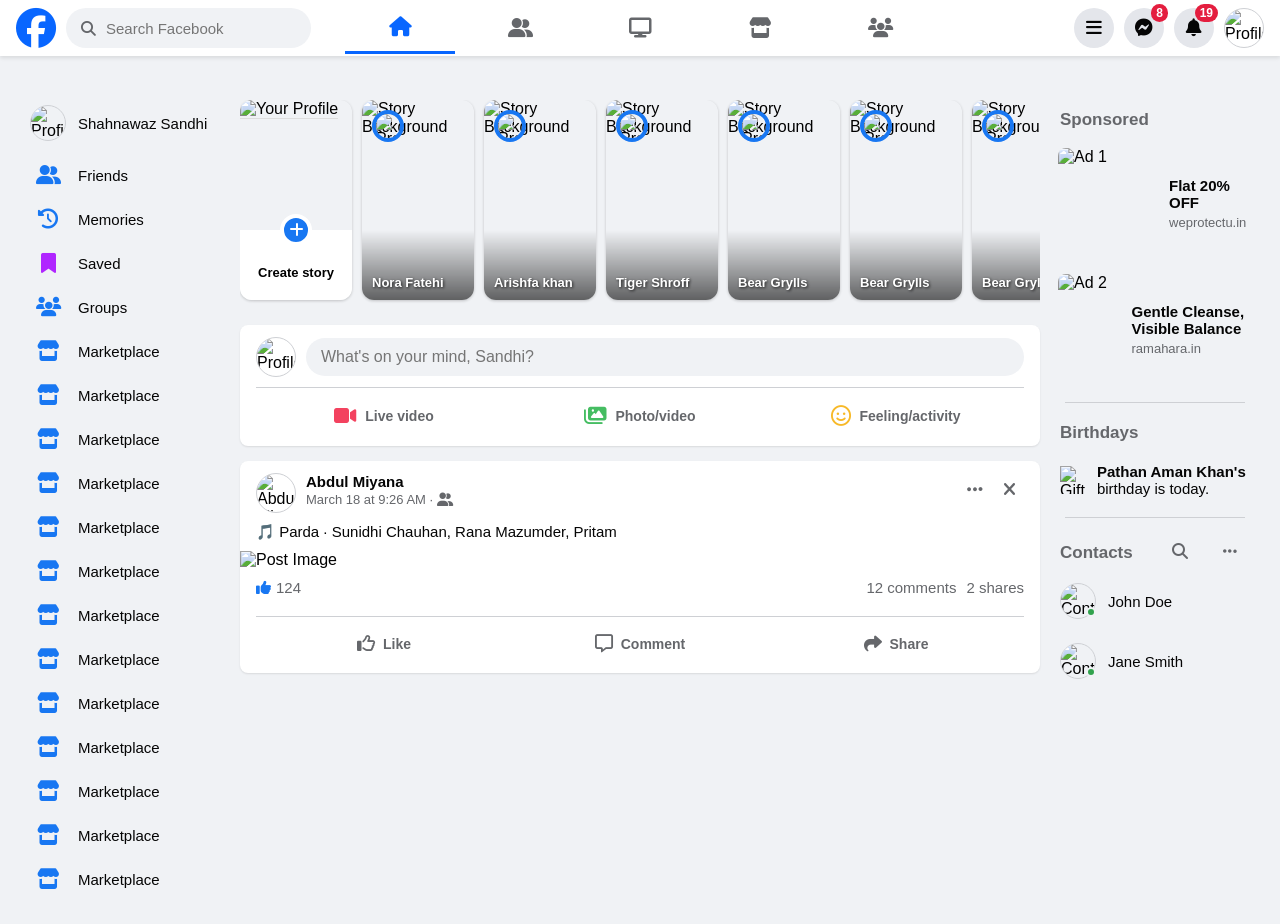
==== fb.html @ 950f4330 "first draft" ====
<!DOCTYPE html>
<html lang="en">
<head>
    <meta charset="UTF-8">
    <meta name="viewport" content="width=device-width, initial-scale=1.0">
    <title>Facebook Clone - Navbar</title>
    <link rel="stylesheet" href="https://cdnjs.cloudflare.com/ajax/libs/font-awesome/6.4.0/css/all.min.css">
    <link rel="stylesheet" href="fb.css">
</head>
<body>

    <nav class="navbar">
        <div class="nav-left">
            <i class="fa-brands fa-facebook fb-logo"></i>
            <div class="search-box">
                <i class="fa-solid fa-magnifying-glass"></i>
                <input type="text" placeholder="Search Facebook">
            </div>
        </div>

        <div class="nav-center">
            <div class="nav-icon active">
                <i class="fa-solid fa-house"></i>
            </div>
            <div class="nav-icon">
                <i class="fa-solid fa-user-group"></i>
            </div>
            <div class="nav-icon">
                <i class="fa-solid fa-display"></i>
            </div>
            <div class="nav-icon">
                <i class="fa-solid fa-store"></i>
            </div>
            <div class="nav-icon">
                <i class="fa-solid fa-users"></i>
            </div>
        </div>

        <div class="nav-right">
            <div class="icon-circle">
                <i class="fa-solid fa-bars"></i>
            </div>
            <div class="icon-circle">
                <i class="fa-brands fa-facebook-messenger"></i>
                <span class="notification-badge">8</span>
            </div>
            <div class="icon-circle">
                <i class="fa-solid fa-bell"></i>
                <span class="notification-badge">19</span>
            </div>
            <img src="https://via.placeholder.com/40" alt="Profile" class="profile-pic">
        </div>
    </nav>
<div class="main-container">
    <aside class="left-sidebar">
            
            <div class="sidebar-link">
                <img src="https://via.placeholder.com/36" alt="Profile" class="profile-pic-small">
                <span class="sidebar-text">Shahnawaz Sandhi</span>
            </div>
            
            <div class="sidebar-link">
                <i class="fa-solid fa-user-group icon-blue"></i>
                <span class="sidebar-text">Friends</span>
            </div>
            
            <div class="sidebar-link">
                <i class="fa-solid fa-clock-rotate-left icon-blue"></i>
                <span class="sidebar-text">Memories</span>
            </div>
            
            <div class="sidebar-link">
                <i class="fa-solid fa-bookmark icon-purple"></i>
                <span class="sidebar-text">Saved</span>
            </div>
            
            <div class="sidebar-link">
                <i class="fa-solid fa-users icon-blue"></i>
                <span class="sidebar-text">Groups</span>
            </div>
            
            <div class="sidebar-link">
                <i class="fa-solid fa-store icon-blue"></i>
                <span class="sidebar-text">Marketplace</span>
            </div>

            <div class="sidebar-link">
                <i class="fa-solid fa-store icon-blue"></i>
                <span class="sidebar-text">Marketplace</span>
            </div>

            <div class="sidebar-link">
                <i class="fa-solid fa-store icon-blue"></i>
                <span class="sidebar-text">Marketplace</span>
            </div>

            <div class="sidebar-link">
                <i class="fa-solid fa-store icon-blue"></i>
                <span class="sidebar-text">Marketplace</span>
            </div>

            <div class="sidebar-link">
                <i class="fa-solid fa-store icon-blue"></i>
                <span class="sidebar-text">Marketplace</span>
            </div>

            <div class="sidebar-link">
                <i class="fa-solid fa-store icon-blue"></i>
                <span class="sidebar-text">Marketplace</span>
            </div>

            <div class="sidebar-link">
                <i class="fa-solid fa-store icon-blue"></i>
                <span class="sidebar-text">Marketplace</span>
            </div>

            <div class="sidebar-link">
                <i class="fa-solid fa-store icon-blue"></i>
                <span class="sidebar-text">Marketplace</span>
            </div>

            <div class="sidebar-link">
                <i class="fa-solid fa-store icon-blue"></i>
                <span class="sidebar-text">Marketplace</span>
            </div>

            <div class="sidebar-link">
                <i class="fa-solid fa-store icon-blue"></i>
                <span class="sidebar-text">Marketplace</span>
            </div>

            <div class="sidebar-link">
                <i class="fa-solid fa-store icon-blue"></i>
                <span class="sidebar-text">Marketplace</span>
            </div>

            <div class="sidebar-link">
                <i class="fa-solid fa-store icon-blue"></i>
                <span class="sidebar-text">Marketplace</span>
            </div>

            <div class="sidebar-link">
                <i class="fa-solid fa-store icon-blue"></i>
                <span class="sidebar-text">Marketplace</span>
            </div>

            <div class="sidebar-link">
                <i class="fa-solid fa-store icon-blue"></i>
                <span class="sidebar-text">Marketplace</span>
            </div>

            <div class="sidebar-link">
                <i class="fa-solid fa-store icon-blue"></i>
                <span class="sidebar-text">Marketplace</span>
            </div>

            <div class="sidebar-link">
                <i class="fa-solid fa-store icon-blue"></i>
                <span class="sidebar-text">Marketplace</span>
            </div>

            <div class="sidebar-divider"></div>

            <div class="sidebar-heading">Your shortcuts</div>
            
            <div class="sidebar-link">
                <img src="https://via.placeholder.com/36" alt="Quick Furniture" class="shortcut-icon">
                <span class="sidebar-text">Quick Furniture Hub</span>
            </div>
            
            <div class="sidebar-link">
                <img src="https://via.placeholder.com/36" alt="ARK" class="shortcut-icon">
                <span class="sidebar-text">ARK: Survival Evolved Mobile Players</span>
            </div>

        </aside>

        <main class="content-area">
            
            <div class="story-gallery">
                
                <div class="story-card create-story">
                    <img src="https://via.placeholder.com/150x200" alt="Your Profile" class="story-bg">
                    <div class="create-story-bottom">
                        <div class="plus-button">
                            <i class="fa-solid fa-plus"></i>
                        </div>
                        <p>Create story</p>
                    </div>
                </div>

                <div class="story-card">
                    <img src="https://via.placeholder.com/150x250" alt="Story Background" class="story-bg">
                    <img src="https://via.placeholder.com/40" alt="Profile" class="story-profile-pic">
                    <p>Nora Fatehi</p>
                </div>

                <div class="story-card">
                    <img src="https://via.placeholder.com/150x250" alt="Story Background" class="story-bg">
                    <img src="https://via.placeholder.com/40" alt="Profile" class="story-profile-pic">
                    <p>Arishfa khan</p>
                </div>

                <div class="story-card">
                    <img src="https://via.placeholder.com/150x250" alt="Story Background" class="story-bg">
                    <img src="https://via.placeholder.com/40" alt="Profile" class="story-profile-pic">
                    <p>Tiger Shroff</p>
                </div>

                <div class="story-card">
                    <img src="https://via.placeholder.com/150x250" alt="Story Background" class="story-bg">
                    <img src="https://via.placeholder.com/40" alt="Profile" class="story-profile-pic">
                    <p>Bear Grylls</p>
                </div>
                <div class="story-card">
                    <img src="https://via.placeholder.com/150x250" alt="Story Background" class="story-bg">
                    <img src="https://via.placeholder.com/40" alt="Profile" class="story-profile-pic">
                    <p>Bear Grylls</p>
                </div>
                <div class="story-card">
                    <img src="https://via.placeholder.com/150x250" alt="Story Background" class="story-bg">
                    <img src="https://via.placeholder.com/40" alt="Profile" class="story-profile-pic">
                    <p>Bear Grylls</p>
                </div>
                <div class="story-card">
                    <img src="https://via.placeholder.com/150x250" alt="Story Background" class="story-bg">
                    <img src="https://via.placeholder.com/40" alt="Profile" class="story-profile-pic">
                    <p>Bear Grylls</p>
                </div>
                <div class="story-card">
                    <img src="https://via.placeholder.com/150x250" alt="Story Background" class="story-bg">
                    <img src="https://via.placeholder.com/40" alt="Profile" class="story-profile-pic">
                    <p>Bear Grylls</p>
                </div>
                <div class="story-card">
                    <img src="https://via.placeholder.com/150x250" alt="Story Background" class="story-bg">
                    <img src="https://via.placeholder.com/40" alt="Profile" class="story-profile-pic">
                    <p>Bear Grylls</p>
                </div>
                
            </div>

            <div class="create-post">
                <div class="create-post-top">
                    <img src="https://via.placeholder.com/40" alt="Profile" class="profile-pic">
                    <input type="text" placeholder="What's on your mind, Sandhi?">
                </div>
                <div class="divider"></div>
                <div class="create-post-bottom">
                    <div class="action-btn">
                        <i class="fa-solid fa-video" style="color: #f3425f;"></i>
                        <span>Live video</span>
                    </div>
                    <div class="action-btn">
                        <i class="fa-solid fa-images" style="color: #45bd62;"></i>
                        <span>Photo/video</span>
                    </div>
                    <div class="action-btn">
                        <i class="fa-regular fa-face-smile" style="color: #f7b928;"></i>
                        <span>Feeling/activity</span>
                    </div>
                </div>
            </div>

            <div class="post-feed">
                
                <div class="post-card">
                    <div class="post-header">
                        <div class="post-user-info">
                            <img src="https://via.placeholder.com/40" alt="Abdul Miyana" class="profile-pic">
                            <div>
                                <h3>Abdul Miyana</h3>
                                <span>March 18 at 9:26 AM · <i class="fa-solid fa-user-group"></i></span>
                            </div>
                        </div>
                        <div class="post-options">
                            <i class="fa-solid fa-ellipsis"></i>
                            <i class="fa-solid fa-xmark"></i>
                        </div>
                    </div>
                    
                    <div class="post-text">
                        <p>🎵 Parda · Sunidhi Chauhan, Rana Mazumder, Pritam</p>
                    </div>
                    <img src="https://via.placeholder.com/590x350" alt="Post Image" class="post-image">
                    
                    <div class="post-footer-stats">
                        <div class="likes-count">
                            <i class="fa-solid fa-thumbs-up" style="color: #1877f2;"></i>
                            <span>124</span>
                        </div>
                        <div class="comments-shares">
                            <span>12 comments</span>
                            <span>2 shares</span>
                        </div>
                    </div>
                    
                    <div class="divider"></div>
                    
                    <div class="post-actions">
                        <div class="action-btn">
                            <i class="fa-regular fa-thumbs-up"></i>
                            <span>Like</span>
                        </div>
                        <div class="action-btn">
                            <i class="fa-regular fa-message"></i>
                            <span>Comment</span>
                        </div>
                        <div class="action-btn">
                            <i class="fa-solid fa-share"></i>
                            <span>Share</span>
                        </div>
                    </div>
                </div>

                </div>



            </main>
            <aside class="right-sidebar">
            
            <div class="sidebar-heading">Sponsored</div>
            
            <div class="ad-card">
                <img src="https://via.placeholder.com/120" alt="Ad 1" class="ad-image">
                <div class="ad-info">
                    <h4>Flat 20% OFF</h4>
                    <p>weprotectu.in</p>
                </div>
            </div>
            
            <div class="ad-card">
                <img src="https://via.placeholder.com/120" alt="Ad 2" class="ad-image">
                <div class="ad-info">
                    <h4>Gentle Cleanse, Visible Balance</h4>
                    <p>ramahara.in</p>
                </div>
            </div>

            <div class="sidebar-divider"></div>

            <div class="sidebar-heading">Birthdays</div>
            <div class="sidebar-link birthday-section">
                <img src="https://cdn-icons-png.flaticon.com/512/3159/3159073.png" alt="Gift" class="gift-icon">
                <p><strong>Pathan Aman Khan's</strong> birthday is today.</p>
            </div>

            <div class="sidebar-divider"></div>

            <div class="contacts-header">
                <div class="sidebar-heading">Contacts</div>
                <div class="contacts-icons">
                    <i class="fa-solid fa-magnifying-glass"></i>
                    <i class="fa-solid fa-ellipsis"></i>
                </div>
            </div>
            
            <div class="sidebar-link">
                <div class="contact-avatar-container">
                    <img src="https://via.placeholder.com/36" alt="Contact" class="profile-pic-small">
                    <div class="online-dot"></div>
                </div>
                <span class="sidebar-text">John Doe</span>
            </div>

            <div class="sidebar-link">
                <div class="contact-avatar-container">
                    <img src="https://via.placeholder.com/36" alt="Contact" class="profile-pic-small">
                    <div class="online-dot"></div>
                </div>
                <span class="sidebar-text">Jane Smith</span>
            </div>

        </aside>
</div>
    <script src="fb.js"></script>
</body>
</html>
---- fb.css ----
/* Reset and Base Styles */
* {
    margin: 0;
    padding: 0;
    box-sizing: border-box;
    font-family: Arial, Helvetica, sans-serif;
}

body {
    background-color: #f0f2f5;
    padding-top: 60px; /* Crucial: pushes body content down so it's not hidden under the fixed navbar */
}

/* Main Navbar Container */
.navbar {
    display: flex;
    justify-content: space-between;
    align-items: center;
    background-color: #ffffff;
    height: 56px;
    padding: 0 16px;
    position: fixed;
    top: 0;
    width: 100%;
    z-index: 100;
    box-shadow: 0 2px 4px rgba(0, 0, 0, 0.1);
}

/* --- LEFT SECTION --- */
.nav-left {
    display: flex;
    align-items: center;
    gap: 10px;
    width: 300px;
}

.fb-logo {
    color: #0866ff;
    font-size: 40px;
    cursor: pointer;
}

.search-box {
    display: flex;
    align-items: center;
    background-color: #f0f2f5;
    border-radius: 50px;
    padding: 10px 15px;
    height: 40px;
}

.search-box i {
    color: #65676b;
    font-size: 15px;
}

.search-box input {
    border: none;
    background: transparent;
    outline: none;
    padding-left: 10px;
    font-size: 15px;
}

/* --- CENTER SECTION --- */
.nav-center {
    display: flex;
    justify-content: center;
    gap: 10px;
    flex: 1; /* Takes up remaining space */
    max-width: 600px;
}

.nav-icon {
    width: 100%;
    max-width: 110px;
    height: 52px;
    display: flex;
    justify-content: center;
    align-items: center;
    border-radius: 8px;
    cursor: pointer;
    color: #65676b;
    font-size: 20px;
    transition: background-color 0.2s ease;
}

.nav-icon:hover {
    background-color: #f0f2f5;
}

/* The Active Tab Styling */
.nav-icon.active {
    color: #0866ff;
    border-bottom: 3px solid #0866ff;
    border-radius: 0; /* Remove radius on bottom for the flat line look */
}

/* --- RIGHT SECTION --- */
.nav-right {
    display: flex;
    align-items: center;
    justify-content: flex-end;
    gap: 10px;
    width: 300px;
}

.icon-circle {
    width: 40px;
    height: 40px;
    background-color: #e4e6eb;
    border-radius: 50%;
    display: flex;
    justify-content: center;
    align-items: center;
    font-size: 18px;
    cursor: pointer;
    color: #050505;
    position: relative; /* Needed for positioning the notification badge */
}

.icon-circle:hover {
    background-color: #d8dadf;
}

.notification-badge {
    position: absolute;
    top: -4px;
    right: -4px;
    background-color: #e41e3f;
    color: white;
    font-size: 12px;
    font-weight: bold;
    padding: 2px 5px;
    border-radius: 50px;
}

.profile-pic {
    width: 40px;
    height: 40px;
    border-radius: 50%;
    cursor: pointer;
    border: 1px solid #ced0d4;
}


/* --- LEFT SIDEBAR --- */
.left-sidebar {
    padding-top: 15px;
    padding-right: 10px; /* Gives scrollbar some breathing room */
}

/* Custom Scrollbar - Only visible on hover */
.left-sidebar::-webkit-scrollbar {
    width: 8px;
}
.left-sidebar::-webkit-scrollbar-thumb {
    background-color: transparent; 
}
.left-sidebar:hover::-webkit-scrollbar-thumb {
    background-color: #bcc0c4;
    border-radius: 8px;
}

/* List Item Styling */
.sidebar-link {
    display: flex;
    align-items: center;
    padding: 10px;
    border-radius: 8px;
    cursor: pointer;
    transition: background-color 0.2s ease;
    margin-bottom: 4px;
}

.sidebar-link:hover {
    background-color: #e4e6eb;
}

/* Icons and Images */
.profile-pic-small {
    width: 36px;
    height: 36px;
    border-radius: 50%;
    margin-right: 12px;
    object-fit: cover;
    border: 1px solid #ced0d4;
}

.shortcut-icon {
    width: 36px;
    height: 36px;
    border-radius: 8px; /* Shortcuts use rounded squares instead of circles */
    margin-right: 12px;
    object-fit: cover;
}

.sidebar-link i {
    font-size: 20px;
    width: 36px; /* Fixing the width ensures the text perfectly aligns vertically */
    text-align: center;
    margin-right: 12px;
}

/* Typography and Colors */
.sidebar-text {
    font-size: 15px;
    font-weight: 500;
    color: #050505;
}

.icon-blue { color: #1877f2; }
.icon-purple { color: #b026ff; }

/* Divider and Headings */
.sidebar-divider {
    height: 1px;
    background-color: #ced0d4;
    margin: 10px 15px;
}

.sidebar-heading {
    font-size: 17px;
    font-weight: 600;
    color: #65676b;
    padding: 10px;
    margin-top: 5px;
}

/* --- CENTER FEED AREA --- */
.content-area {
    width: 100%; 
    max-width: 800px; /* Constrains the width of the main feed */
    margin: 0 auto; /* Centers the feed between the two sidebars */
    padding-top: 20px;
}

/* --- STORIES CAROUSEL --- */
.story-gallery {
    display: flex;
    gap: 10px;
    overflow-x: auto; /* Enables horizontal scrolling */
    padding-bottom: 10px;
}

/* Hide scrollbar for Chrome, Safari and Opera */
.story-gallery::-webkit-scrollbar {
    display: none;
}
/* Hide scrollbar for IE, Edge and Firefox */
.story-gallery {
    -ms-overflow-style: none;  
    scrollbar-width: none;  
}

/* The Individual Story Card */
.story-card {
    flex: 0 0 112px; /* Fixed width: prevents shrinking or growing */
    height: 200px; /* Kept under your 400px height preference */
    border-radius: 12px;
    position: relative; /* Crucial for absolutely positioning the text and profile pic inside */
    overflow: hidden;
    cursor: pointer;
    box-shadow: 0 1px 3px rgba(0,0,0,0.2);
    transition: transform 0.2s ease;
}

.story-card:hover {
    transform: scale(1.02); /* Slight scale-up effect on hover */
}

/* The background image of the story */
.story-bg {
    width: 100%;
    height: 100%;
    object-fit: cover; /* Ensures the image fills the card without stretching */
    transition: transform 0.3s ease;
}

.story-card:hover .story-bg {
    transform: scale(1.05);
}

/* --- STANDARD STORY OVERLAYS --- */
.story-profile-pic {
    position: absolute;
    top: 10px;
    left: 10px;
    width: 32px;
    height: 32px;
    border-radius: 50%;
    border: 4px solid #1877f2; /* Facebook's blue story ring */
    z-index: 2;
    object-fit: cover;
}

.story-card p {
    position: absolute;
    bottom: 10px;
    left: 10px;
    color: white;
    font-weight: 600;
    font-size: 13px;
    z-index: 2;
    text-shadow: 1px 1px 3px rgba(0,0,0,0.8); /* Dark shadow makes white text readable on bright images */
}

/* Gradient overlay to guarantee text readability at the bottom */
.story-card::after {
    content: '';
    position: absolute;
    bottom: 0;
    left: 0;
    width: 100%;
    height: 35%;
    background: linear-gradient(transparent, rgba(0,0,0,0.6));
    z-index: 1;
}

/* --- "CREATE STORY" CARD OVERRIDES --- */
.create-story::after {
    display: none; /* Remove the dark gradient overlay */
}

.create-story .story-bg {
    height: 65%; /* Image only takes up the top portion */
    border-bottom: 1px solid #ddd;
}

.create-story-bottom {
    position: absolute;
    bottom: 0;
    width: 100%;
    height: 35%;
    background-color: white;
    display: flex;
    flex-direction: column;
    align-items: center;
    justify-content: center;
    z-index: 2;
}

/* Override the standard white text */
.create-story-bottom p {
    position: static;
    color: black;
    text-shadow: none;
    font-weight: 600;
    font-size: 13px;
    margin-top: 15px; /* Pushes text down to make room for the plus button */
}

/* The blue overlapping plus button */
.plus-button {
    position: absolute;
    top: -16px; /* Pulls the button exactly halfway up to overlap the image */
    background-color: #1877f2;
    color: white;
    width: 32px;
    height: 32px;
    border-radius: 50%;
    display: flex;
    justify-content: center;
    align-items: center;
    border: 4px solid white; /* Creates the cut-out illusion */
}

/* --- MAIN LAYOUT STRUCTURE --- */
.main-container {
    display: flex;
    justify-content: space-between;
    padding: 20px;
    max-width: 1600px; 
    margin: 0 auto; 
}

/* Update your existing .left-sidebar with these properties */
.left-sidebar {
    width: 25%; /* Restricts the sidebar width */
    position: sticky; /* Keeps it on screen when scrolling */
    top: 76px; 
    height: calc(100vh - 76px);
    overflow-y: auto; 
    padding-top: 15px;
    padding-right: 10px; 
}

/* --- FEED GENERAL COMPONENTS --- */
.create-post, .post-card {
    background-color: white;
    border-radius: 8px;
    padding: 12px 16px;
    margin-top: 15px; /* Spacing between cards */
    box-shadow: 0 1px 2px rgba(0,0,0,0.1);
}

.divider {
    height: 1px;
    background-color: #ced0d4;
    margin: 10px 0;
}

/* Action Buttons (Used in both Create Post and Post Footer) */
.action-btn {
    display: flex;
    align-items: center;
    justify-content: center;
    gap: 8px;
    padding: 8px;
    border-radius: 8px;
    cursor: pointer;
    flex: 1; /* Makes all buttons take up equal width */
    color: #65676b;
    font-weight: 600;
    font-size: 14px;
    transition: background-color 0.2s;
}

.action-btn:hover {
    background-color: #f0f2f5;
}

/* --- CREATE POST BOX --- */
.create-post-top {
    display: flex;
    align-items: center;
    gap: 10px;
}

.create-post-top input {
    flex: 1; /* Takes up remaining space */
    background-color: #f0f2f5;
    border: none;
    border-radius: 50px;
    padding: 10px 15px;
    font-size: 16px;
    cursor: pointer;
    outline: none;
}

.create-post-top input:hover {
    background-color: #e4e6eb;
}

.create-post-bottom {
    display: flex;
    justify-content: space-between;
}

.create-post-bottom i {
    font-size: 20px;
}

/* --- INDIVIDUAL POST CARD --- */
.post-header {
    display: flex;
    justify-content: space-between;
    align-items: flex-start;
    margin-bottom: 10px;
}

.post-user-info {
    display: flex;
    gap: 10px;
}

.post-user-info h3 {
    font-size: 15px;
    color: #050505;
    margin-bottom: 2px;
}

.post-user-info span {
    font-size: 13px;
    color: #65676b;
    display: flex;
    align-items: center;
    gap: 4px;
}

.post-options i {
    color: #65676b;
    padding: 8px;
    border-radius: 50%;
    cursor: pointer;
    font-size: 18px;
}

.post-options i:hover {
    background-color: #f0f2f5;
}

.post-text {
    font-size: 15px;
    color: #050505;
    margin-bottom: 10px;
}

.post-image {
    width: calc(100% + 32px); /* Makes image break out of the padding */
    margin-left: -16px;
    max-height: 400px;
    object-fit: cover;
    display: block;
}

/* Post Footer Stats */
.post-footer-stats {
    display: flex;
    justify-content: space-between;
    color: #65676b;
    font-size: 15px;
    padding: 10px 0;
}

.likes-count {
    display: flex;
    align-items: center;
    gap: 5px;
}

.comments-shares {
    display: flex;
    gap: 10px;
}

/* Post Actions (Like, Comment, Share) */
.post-actions {
    display: flex;
    justify-content: space-between;
}

.post-actions i {
    font-size: 18px;
}

/* --- RIGHT SIDEBAR --- */
.right-sidebar {
    width: 25%;
    position: sticky;
    top: 76px;
    height: calc(100vh - 76px);
    overflow-y: auto;
    padding-top: 15px;
    padding-left: 10px; /* Gives the content some breathing room from the center feed */
}

/* Custom Scrollbar for Right Sidebar (matches left side) */
.right-sidebar::-webkit-scrollbar {
    width: 8px;
}
.right-sidebar::-webkit-scrollbar-thumb {
    background-color: transparent; 
}
.right-sidebar:hover::-webkit-scrollbar-thumb {
    background-color: #bcc0c4;
    border-radius: 8px;
}

/* --- SPONSORED ADS --- */
.ad-card {
    display: flex;
    align-items: center;
    gap: 15px;
    padding: 8px;
    border-radius: 8px;
    cursor: pointer;
    transition: background-color 0.2s ease;
}

.ad-card:hover {
    background-color: #e4e6eb;
}

.ad-image {
    width: 110px;
    height: 110px;
    border-radius: 8px;
    object-fit: cover;
}

.ad-info h4 {
    font-size: 15px;
    color: #050505;
    font-weight: 600;
    margin-bottom: 4px;
}

.ad-info p {
    font-size: 13px;
    color: #65676b;
}

/* --- BIRTHDAYS --- */
.gift-icon {
    width: 28px;
    height: 28px;
    margin-right: 12px;
}

.birthday-section p {
    font-size: 15px;
    color: #050505;
}

/* --- CONTACTS --- */
.contacts-header {
    display: flex;
    justify-content: space-between;
    align-items: center;
    padding-right: 15px;
}

.contacts-icons i {
    color: #65676b;
    margin-left: 15px;
    cursor: pointer;
    font-size: 16px;
    padding: 8px;
    border-radius: 50%;
}

.contacts-icons i:hover {
    background-color: #e4e6eb;
}

/* Online Status Dot */
.contact-avatar-container {
    position: relative;
    display: flex;
}

.online-dot {
    position: absolute;
    bottom: 2px;
    right: 12px; /* Pulls it slightly left to overlap the circle */
    width: 10px;
    height: 10px;
    background-color: #31a24c; /* Facebook online green */
    border-radius: 50%;
    border: 2px solid #f0f2f5; /* Creates the cut-out look against the grey background */
}
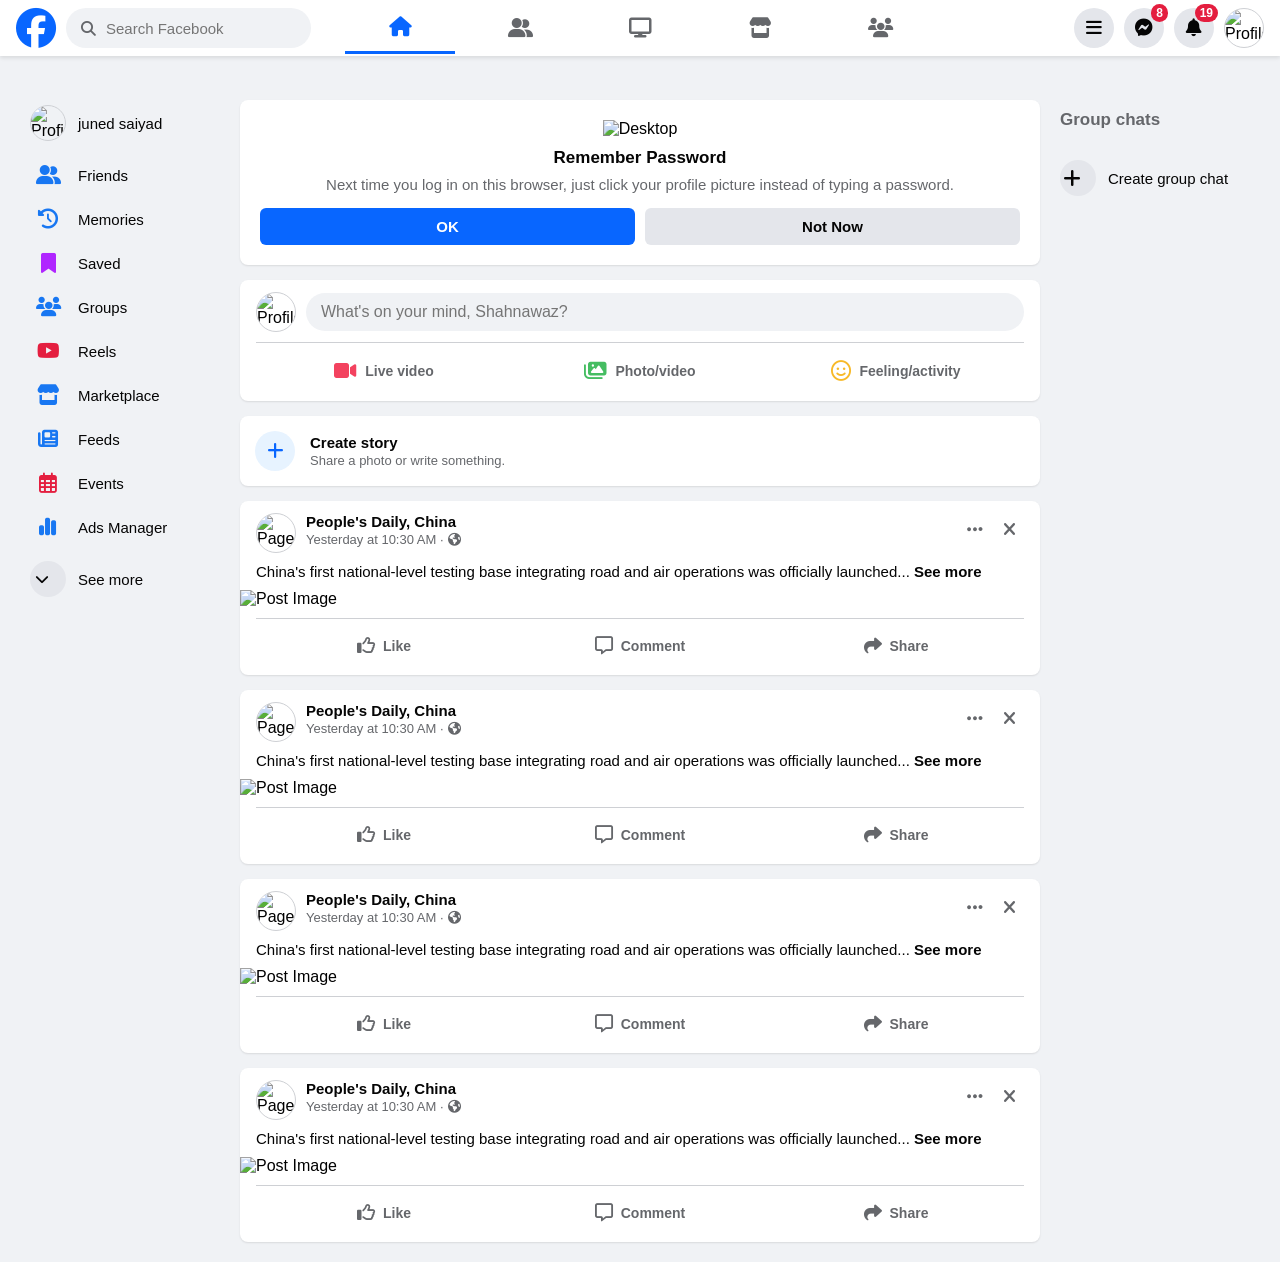
==== commit e5a755d3: "rearrenged" ====
--- a/fb.html
+++ b/fb.html
@@ -52,198 +52,72 @@
         </div>
     </nav>
 <div class="main-container">
-    <aside class="left-sidebar">
-            
+   <aside class="left-sidebar">
             <div class="sidebar-link">
                 <img src="https://via.placeholder.com/36" alt="Profile" class="profile-pic-small">
-                <span class="sidebar-text">Shahnawaz Sandhi</span>
-            </div>
-            
+                <span class="sidebar-text">juned saiyad</span>
+            </div>
             <div class="sidebar-link">
                 <i class="fa-solid fa-user-group icon-blue"></i>
                 <span class="sidebar-text">Friends</span>
             </div>
-            
             <div class="sidebar-link">
                 <i class="fa-solid fa-clock-rotate-left icon-blue"></i>
                 <span class="sidebar-text">Memories</span>
             </div>
-            
             <div class="sidebar-link">
                 <i class="fa-solid fa-bookmark icon-purple"></i>
                 <span class="sidebar-text">Saved</span>
             </div>
-            
             <div class="sidebar-link">
                 <i class="fa-solid fa-users icon-blue"></i>
                 <span class="sidebar-text">Groups</span>
             </div>
-            
+            <div class="sidebar-link">
+                <i class="fa-brands fa-youtube icon-blue" style="color: #e41e3f;"></i>
+                <span class="sidebar-text">Reels</span>
+            </div>
             <div class="sidebar-link">
                 <i class="fa-solid fa-store icon-blue"></i>
                 <span class="sidebar-text">Marketplace</span>
             </div>
-
-            <div class="sidebar-link">
-                <i class="fa-solid fa-store icon-blue"></i>
-                <span class="sidebar-text">Marketplace</span>
-            </div>
-
-            <div class="sidebar-link">
-                <i class="fa-solid fa-store icon-blue"></i>
-                <span class="sidebar-text">Marketplace</span>
-            </div>
-
-            <div class="sidebar-link">
-                <i class="fa-solid fa-store icon-blue"></i>
-                <span class="sidebar-text">Marketplace</span>
-            </div>
-
-            <div class="sidebar-link">
-                <i class="fa-solid fa-store icon-blue"></i>
-                <span class="sidebar-text">Marketplace</span>
-            </div>
-
-            <div class="sidebar-link">
-                <i class="fa-solid fa-store icon-blue"></i>
-                <span class="sidebar-text">Marketplace</span>
-            </div>
-
-            <div class="sidebar-link">
-                <i class="fa-solid fa-store icon-blue"></i>
-                <span class="sidebar-text">Marketplace</span>
-            </div>
-
-            <div class="sidebar-link">
-                <i class="fa-solid fa-store icon-blue"></i>
-                <span class="sidebar-text">Marketplace</span>
-            </div>
-
-            <div class="sidebar-link">
-                <i class="fa-solid fa-store icon-blue"></i>
-                <span class="sidebar-text">Marketplace</span>
-            </div>
-
-            <div class="sidebar-link">
-                <i class="fa-solid fa-store icon-blue"></i>
-                <span class="sidebar-text">Marketplace</span>
-            </div>
-
-            <div class="sidebar-link">
-                <i class="fa-solid fa-store icon-blue"></i>
-                <span class="sidebar-text">Marketplace</span>
-            </div>
-
-            <div class="sidebar-link">
-                <i class="fa-solid fa-store icon-blue"></i>
-                <span class="sidebar-text">Marketplace</span>
-            </div>
-
-            <div class="sidebar-link">
-                <i class="fa-solid fa-store icon-blue"></i>
-                <span class="sidebar-text">Marketplace</span>
-            </div>
-
-            <div class="sidebar-link">
-                <i class="fa-solid fa-store icon-blue"></i>
-                <span class="sidebar-text">Marketplace</span>
-            </div>
-
-            <div class="sidebar-link">
-                <i class="fa-solid fa-store icon-blue"></i>
-                <span class="sidebar-text">Marketplace</span>
-            </div>
-
-            <div class="sidebar-link">
-                <i class="fa-solid fa-store icon-blue"></i>
-                <span class="sidebar-text">Marketplace</span>
-            </div>
-
-            <div class="sidebar-divider"></div>
-
-            <div class="sidebar-heading">Your shortcuts</div>
-            
-            <div class="sidebar-link">
-                <img src="https://via.placeholder.com/36" alt="Quick Furniture" class="shortcut-icon">
-                <span class="sidebar-text">Quick Furniture Hub</span>
-            </div>
-            
-            <div class="sidebar-link">
-                <img src="https://via.placeholder.com/36" alt="ARK" class="shortcut-icon">
-                <span class="sidebar-text">ARK: Survival Evolved Mobile Players</span>
-            </div>
-
+            <div class="sidebar-link">
+                <i class="fa-solid fa-newspaper icon-blue"></i>
+                <span class="sidebar-text">Feeds</span>
+            </div>
+            <div class="sidebar-link">
+                <i class="fa-regular fa-calendar-days icon-blue" style="color: #e41e3f;"></i>
+                <span class="sidebar-text">Events</span>
+            </div>
+            <div class="sidebar-link">
+                <i class="fa-solid fa-chart-simple icon-blue"></i>
+                <span class="sidebar-text">Ads Manager</span>
+            </div>
+            <div class="sidebar-link">
+                <div class="icon-circle" style="width: 36px; height: 36px; margin-right: 12px;">
+                    <i class="fa-solid fa-chevron-down" style="font-size: 14px;"></i>
+                </div>
+                <span class="sidebar-text">See more</span>
+            </div>
         </aside>
 
         <main class="content-area">
             
-            <div class="story-gallery">
-                
-                <div class="story-card create-story">
-                    <img src="https://via.placeholder.com/150x200" alt="Your Profile" class="story-bg">
-                    <div class="create-story-bottom">
-                        <div class="plus-button">
-                            <i class="fa-solid fa-plus"></i>
-                        </div>
-                        <p>Create story</p>
-                    </div>
-                </div>
-
-                <div class="story-card">
-                    <img src="https://via.placeholder.com/150x250" alt="Story Background" class="story-bg">
-                    <img src="https://via.placeholder.com/40" alt="Profile" class="story-profile-pic">
-                    <p>Nora Fatehi</p>
-                </div>
-
-                <div class="story-card">
-                    <img src="https://via.placeholder.com/150x250" alt="Story Background" class="story-bg">
-                    <img src="https://via.placeholder.com/40" alt="Profile" class="story-profile-pic">
-                    <p>Arishfa khan</p>
-                </div>
-
-                <div class="story-card">
-                    <img src="https://via.placeholder.com/150x250" alt="Story Background" class="story-bg">
-                    <img src="https://via.placeholder.com/40" alt="Profile" class="story-profile-pic">
-                    <p>Tiger Shroff</p>
-                </div>
-
-                <div class="story-card">
-                    <img src="https://via.placeholder.com/150x250" alt="Story Background" class="story-bg">
-                    <img src="https://via.placeholder.com/40" alt="Profile" class="story-profile-pic">
-                    <p>Bear Grylls</p>
-                </div>
-                <div class="story-card">
-                    <img src="https://via.placeholder.com/150x250" alt="Story Background" class="story-bg">
-                    <img src="https://via.placeholder.com/40" alt="Profile" class="story-profile-pic">
-                    <p>Bear Grylls</p>
-                </div>
-                <div class="story-card">
-                    <img src="https://via.placeholder.com/150x250" alt="Story Background" class="story-bg">
-                    <img src="https://via.placeholder.com/40" alt="Profile" class="story-profile-pic">
-                    <p>Bear Grylls</p>
-                </div>
-                <div class="story-card">
-                    <img src="https://via.placeholder.com/150x250" alt="Story Background" class="story-bg">
-                    <img src="https://via.placeholder.com/40" alt="Profile" class="story-profile-pic">
-                    <p>Bear Grylls</p>
-                </div>
-                <div class="story-card">
-                    <img src="https://via.placeholder.com/150x250" alt="Story Background" class="story-bg">
-                    <img src="https://via.placeholder.com/40" alt="Profile" class="story-profile-pic">
-                    <p>Bear Grylls</p>
-                </div>
-                <div class="story-card">
-                    <img src="https://via.placeholder.com/150x250" alt="Story Background" class="story-bg">
-                    <img src="https://via.placeholder.com/40" alt="Profile" class="story-profile-pic">
-                    <p>Bear Grylls</p>
-                </div>
-                
+            <div class="remember-password-box">
+                <div class="icon-desktop">
+                    <img src="https://cdn-icons-png.flaticon.com/512/3159/3159073.png" alt="Desktop" style="width: 50px;"> </div>
+                <h3>Remember Password</h3>
+                <p>Next time you log in on this browser, just click your profile picture instead of typing a password.</p>
+                <div class="remember-buttons">
+                    <button class="btn-primary">OK</button>
+                    <button class="btn-secondary">Not Now</button>
+                </div>
             </div>
 
             <div class="create-post">
                 <div class="create-post-top">
                     <img src="https://via.placeholder.com/40" alt="Profile" class="profile-pic">
-                    <input type="text" placeholder="What's on your mind, Sandhi?">
+                    <input type="text" placeholder="What's on your mind, Shahnawaz?">
                 </div>
                 <div class="divider"></div>
                 <div class="create-post-bottom">
@@ -262,116 +136,135 @@
                 </div>
             </div>
 
+            <div class="simple-create-story">
+                <div class="icon-circle" style="color: #0866ff; background-color: #e7f3ff; margin-right: 15px;">
+                    <i class="fa-solid fa-plus"></i>
+                </div>
+                <div class="story-text">
+                    <h4>Create story</h4>
+                    <p>Share a photo or write something.</p>
+                </div>
+            </div>
+
             <div class="post-feed">
-                
                 <div class="post-card">
                     <div class="post-header">
                         <div class="post-user-info">
-                            <img src="https://via.placeholder.com/40" alt="Abdul Miyana" class="profile-pic">
-                            <div>
-                                <h3>Abdul Miyana</h3>
-                                <span>March 18 at 9:26 AM · <i class="fa-solid fa-user-group"></i></span>
-                            </div>
-                        </div>
-                        <div class="post-options">
-                            <i class="fa-solid fa-ellipsis"></i>
-                            <i class="fa-solid fa-xmark"></i>
-                        </div>
-                    </div>
-                    
-                    <div class="post-text">
-                        <p>🎵 Parda · Sunidhi Chauhan, Rana Mazumder, Pritam</p>
-                    </div>
-                    <img src="https://via.placeholder.com/590x350" alt="Post Image" class="post-image">
-                    
-                    <div class="post-footer-stats">
-                        <div class="likes-count">
-                            <i class="fa-solid fa-thumbs-up" style="color: #1877f2;"></i>
-                            <span>124</span>
-                        </div>
-                        <div class="comments-shares">
-                            <span>12 comments</span>
-                            <span>2 shares</span>
-                        </div>
-                    </div>
-                    
-                    <div class="divider"></div>
-                    
-                    <div class="post-actions">
-                        <div class="action-btn">
-                            <i class="fa-regular fa-thumbs-up"></i>
-                            <span>Like</span>
-                        </div>
-                        <div class="action-btn">
-                            <i class="fa-regular fa-message"></i>
-                            <span>Comment</span>
-                        </div>
-                        <div class="action-btn">
-                            <i class="fa-solid fa-share"></i>
-                            <span>Share</span>
-                        </div>
-                    </div>
-                </div>
-
-                </div>
-
-
-
-            </main>
-            <aside class="right-sidebar">
-            
-            <div class="sidebar-heading">Sponsored</div>
-            
-            <div class="ad-card">
-                <img src="https://via.placeholder.com/120" alt="Ad 1" class="ad-image">
-                <div class="ad-info">
-                    <h4>Flat 20% OFF</h4>
-                    <p>weprotectu.in</p>
-                </div>
-            </div>
-            
-            <div class="ad-card">
-                <img src="https://via.placeholder.com/120" alt="Ad 2" class="ad-image">
-                <div class="ad-info">
-                    <h4>Gentle Cleanse, Visible Balance</h4>
-                    <p>ramahara.in</p>
-                </div>
-            </div>
-
-            <div class="sidebar-divider"></div>
-
-            <div class="sidebar-heading">Birthdays</div>
-            <div class="sidebar-link birthday-section">
-                <img src="https://cdn-icons-png.flaticon.com/512/3159/3159073.png" alt="Gift" class="gift-icon">
-                <p><strong>Pathan Aman Khan's</strong> birthday is today.</p>
-            </div>
-
-            <div class="sidebar-divider"></div>
-
-            <div class="contacts-header">
-                <div class="sidebar-heading">Contacts</div>
-                <div class="contacts-icons">
-                    <i class="fa-solid fa-magnifying-glass"></i>
-                    <i class="fa-solid fa-ellipsis"></i>
-                </div>
-            </div>
-            
-            <div class="sidebar-link">
-                <div class="contact-avatar-container">
-                    <img src="https://via.placeholder.com/36" alt="Contact" class="profile-pic-small">
-                    <div class="online-dot"></div>
-                </div>
-                <span class="sidebar-text">John Doe</span>
-            </div>
-
-            <div class="sidebar-link">
-                <div class="contact-avatar-container">
-                    <img src="https://via.placeholder.com/36" alt="Contact" class="profile-pic-small">
-                    <div class="online-dot"></div>
-                </div>
-                <span class="sidebar-text">Jane Smith</span>
-            </div>
-
+                            <img src="https://via.placeholder.com/40" alt="Page" class="profile-pic">
+                            <div>
+                                <h3>People's Daily, China</h3>
+                                <span>Yesterday at 10:30 AM · <i class="fa-solid fa-earth-americas"></i></span>
+                            </div>
+                        </div>
+                        <div class="post-options">
+                            <i class="fa-solid fa-ellipsis"></i>
+                            <i class="fa-solid fa-xmark"></i>
+                        </div>
+                    </div>
+                    <div class="post-text">
+                        <p>China's first national-level testing base integrating road and air operations was officially launched... <strong>See more</strong></p>
+                    </div>
+                    <img src="https://via.placeholder.com/590x350" alt="Post Image" class="post-image">
+                    
+                    <div class="divider"></div>
+                    <div class="post-actions">
+                        <div class="action-btn"><i class="fa-regular fa-thumbs-up"></i><span>Like</span></div>
+                        <div class="action-btn"><i class="fa-regular fa-message"></i><span>Comment</span></div>
+                        <div class="action-btn"><i class="fa-solid fa-share"></i><span>Share</span></div>
+                    </div>
+                </div>
+
+                 <div class="post-card">
+                    <div class="post-header">
+                        <div class="post-user-info">
+                            <img src="https://via.placeholder.com/40" alt="Page" class="profile-pic">
+                            <div>
+                                <h3>People's Daily, China</h3>
+                                <span>Yesterday at 10:30 AM · <i class="fa-solid fa-earth-americas"></i></span>
+                            </div>
+                        </div>
+                        <div class="post-options">
+                            <i class="fa-solid fa-ellipsis"></i>
+                            <i class="fa-solid fa-xmark"></i>
+                        </div>
+                    </div>
+                    <div class="post-text">
+                        <p>China's first national-level testing base integrating road and air operations was officially launched... <strong>See more</strong></p>
+                    </div>
+                    <img src="https://via.placeholder.com/590x350" alt="Post Image" class="post-image">
+                    
+                    <div class="divider"></div>
+                    <div class="post-actions">
+                        <div class="action-btn"><i class="fa-regular fa-thumbs-up"></i><span>Like</span></div>
+                        <div class="action-btn"><i class="fa-regular fa-message"></i><span>Comment</span></div>
+                        <div class="action-btn"><i class="fa-solid fa-share"></i><span>Share</span></div>
+                    </div>
+                </div>
+
+                 <div class="post-card">
+                    <div class="post-header">
+                        <div class="post-user-info">
+                            <img src="https://via.placeholder.com/40" alt="Page" class="profile-pic">
+                            <div>
+                                <h3>People's Daily, China</h3>
+                                <span>Yesterday at 10:30 AM · <i class="fa-solid fa-earth-americas"></i></span>
+                            </div>
+                        </div>
+                        <div class="post-options">
+                            <i class="fa-solid fa-ellipsis"></i>
+                            <i class="fa-solid fa-xmark"></i>
+                        </div>
+                    </div>
+                    <div class="post-text">
+                        <p>China's first national-level testing base integrating road and air operations was officially launched... <strong>See more</strong></p>
+                    </div>
+                    <img src="https://via.placeholder.com/590x350" alt="Post Image" class="post-image">
+                    
+                    <div class="divider"></div>
+                    <div class="post-actions">
+                        <div class="action-btn"><i class="fa-regular fa-thumbs-up"></i><span>Like</span></div>
+                        <div class="action-btn"><i class="fa-regular fa-message"></i><span>Comment</span></div>
+                        <div class="action-btn"><i class="fa-solid fa-share"></i><span>Share</span></div>
+                    </div>
+                </div>
+
+                 <div class="post-card">
+                    <div class="post-header">
+                        <div class="post-user-info">
+                            <img src="https://via.placeholder.com/40" alt="Page" class="profile-pic">
+                            <div>
+                                <h3>People's Daily, China</h3>
+                                <span>Yesterday at 10:30 AM · <i class="fa-solid fa-earth-americas"></i></span>
+                            </div>
+                        </div>
+                        <div class="post-options">
+                            <i class="fa-solid fa-ellipsis"></i>
+                            <i class="fa-solid fa-xmark"></i>
+                        </div>
+                    </div>
+                    <div class="post-text">
+                        <p>China's first national-level testing base integrating road and air operations was officially launched... <strong>See more</strong></p>
+                    </div>
+                    <img src="https://via.placeholder.com/590x350" alt="Post Image" class="post-image">
+                    
+                    <div class="divider"></div>
+                    <div class="post-actions">
+                        <div class="action-btn"><i class="fa-regular fa-thumbs-up"></i><span>Like</span></div>
+                        <div class="action-btn"><i class="fa-regular fa-message"></i><span>Comment</span></div>
+                        <div class="action-btn"><i class="fa-solid fa-share"></i><span>Share</span></div>
+                    </div>
+                </div>
+            </div>
+        </main>
+
+        <aside class="right-sidebar">
+            <div class="sidebar-heading" style="margin-bottom: 10px;">Group chats</div>
+            <div class="sidebar-link">
+                <div class="icon-circle" style="width: 36px; height: 36px; margin-right: 12px; background-color: #e4e6eb;">
+                    <i class="fa-solid fa-plus" style="color: #050505;"></i>
+                </div>
+                <span class="sidebar-text">Create group chat</span>
+            </div>
         </aside>
 </div>
     <script src="fb.js"></script>
--- a/fb.css
+++ b/fb.css
@@ -639,4 +639,94 @@
     background-color: #31a24c; /* Facebook online green */
     border-radius: 50%;
     border: 2px solid #f0f2f5; /* Creates the cut-out look against the grey background */
+}
+
+/* --- NEW: REMEMBER PASSWORD BOX --- */
+.remember-password-box {
+    background-color: white;
+    border-radius: 8px;
+    padding: 20px;
+    margin-bottom: 15px;
+    box-shadow: 0 1px 2px rgba(0,0,0,0.1);
+    display: flex;
+    flex-direction: column;
+    align-items: center;
+    text-align: center;
+}
+
+.icon-desktop {
+    margin-bottom: 10px;
+}
+
+.remember-password-box h3 {
+    font-size: 17px;
+    color: #050505;
+    margin-bottom: 8px;
+}
+
+.remember-password-box p {
+    font-size: 15px;
+    color: #65676b;
+    margin-bottom: 15px;
+}
+
+.remember-buttons {
+    display: flex;
+    gap: 10px;
+    width: 100%;
+}
+
+.btn-primary {
+    flex: 1;
+    background-color: #0866ff;
+    color: white;
+    border: none;
+    padding: 10px;
+    border-radius: 6px;
+    font-weight: 600;
+    cursor: pointer;
+    font-size: 15px;
+}
+
+.btn-secondary {
+    flex: 1;
+    background-color: #e4e6eb;
+    color: #050505;
+    border: none;
+    padding: 10px;
+    border-radius: 6px;
+    font-weight: 600;
+    cursor: pointer;
+    font-size: 15px;
+}
+
+.btn-primary:hover { background-color: #075ce5; }
+.btn-secondary:hover { background-color: #d8dadf; }
+
+/* --- NEW: SIMPLE CREATE STORY BOX --- */
+.simple-create-story {
+    background-color: white;
+    border-radius: 8px;
+    padding: 15px;
+    margin-top: 15px;
+    box-shadow: 0 1px 2px rgba(0,0,0,0.1);
+    display: flex;
+    align-items: center;
+    cursor: pointer;
+    transition: background-color 0.2s;
+}
+
+.simple-create-story:hover {
+    background-color: #f0f2f5;
+}
+
+.story-text h4 {
+    font-size: 15px;
+    color: #050505;
+    margin-bottom: 2px;
+}
+
+.story-text p {
+    font-size: 13px;
+    color: #65676b;
 }
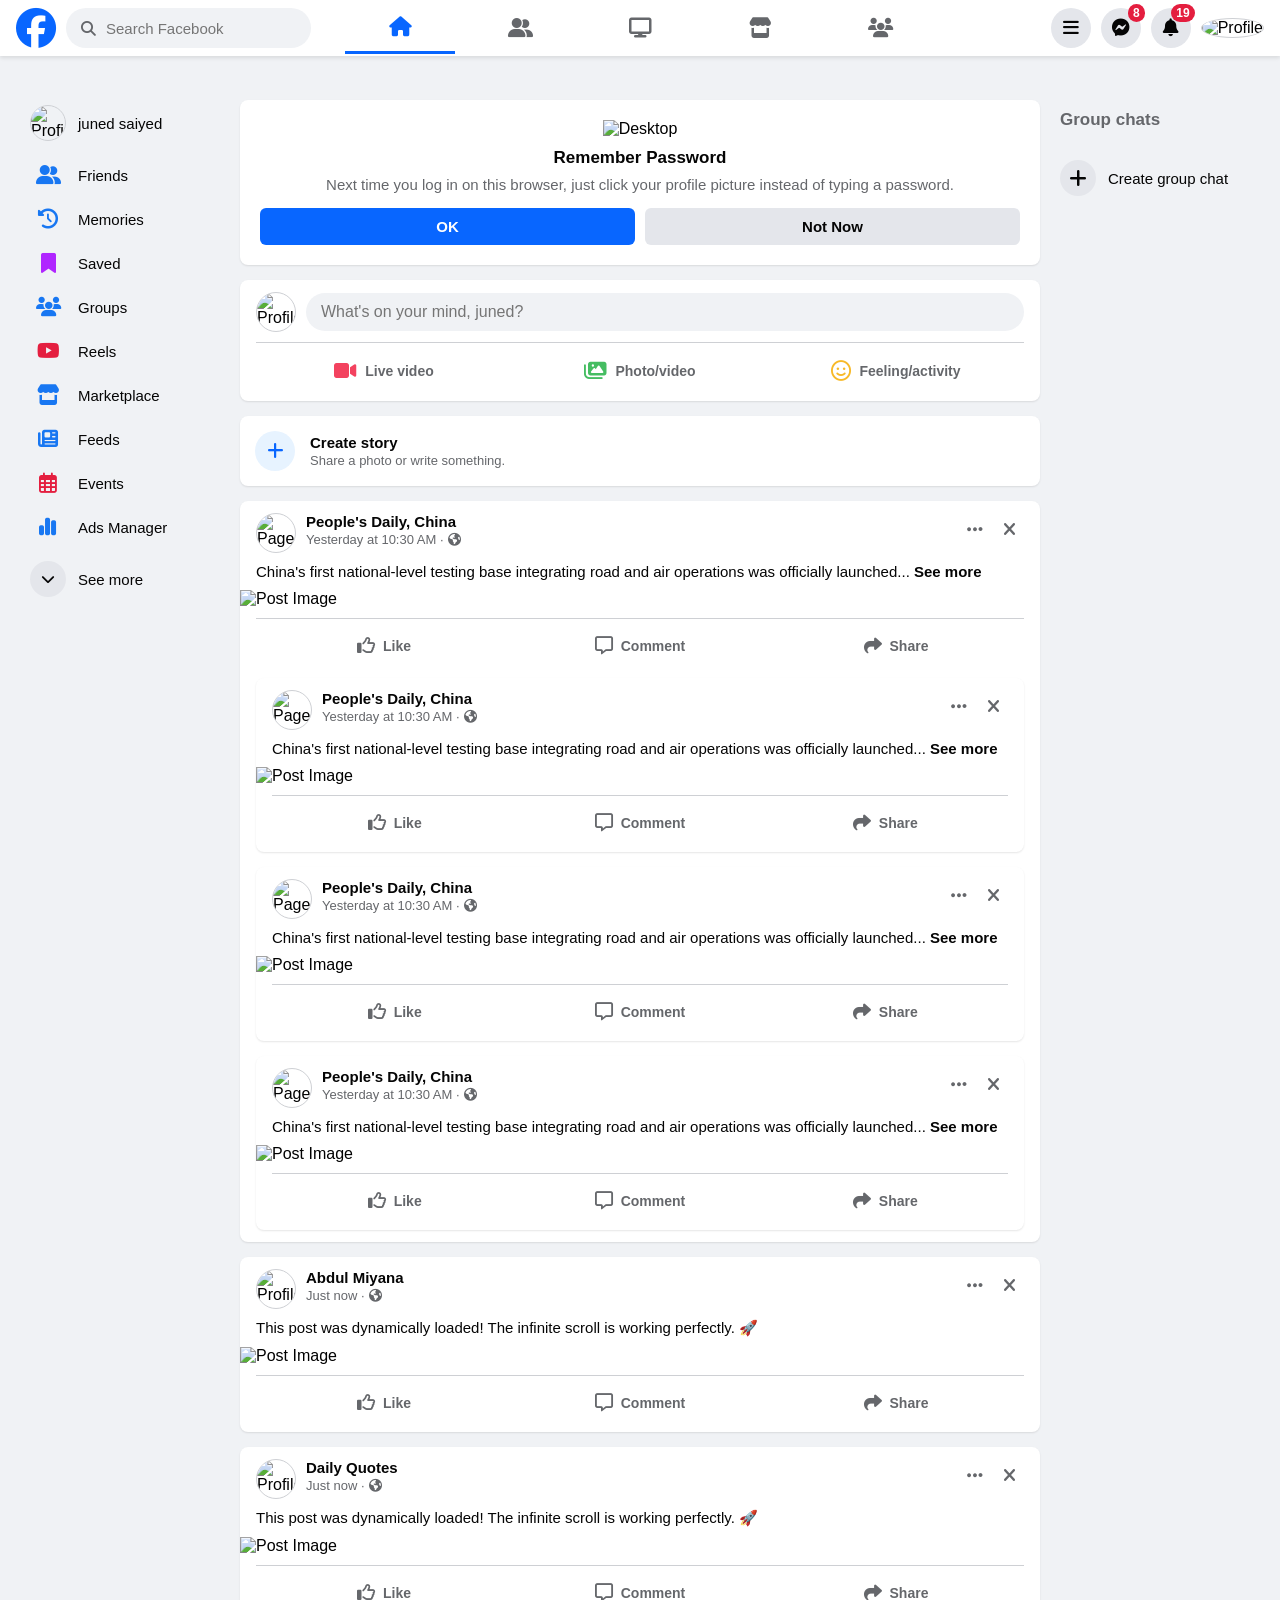
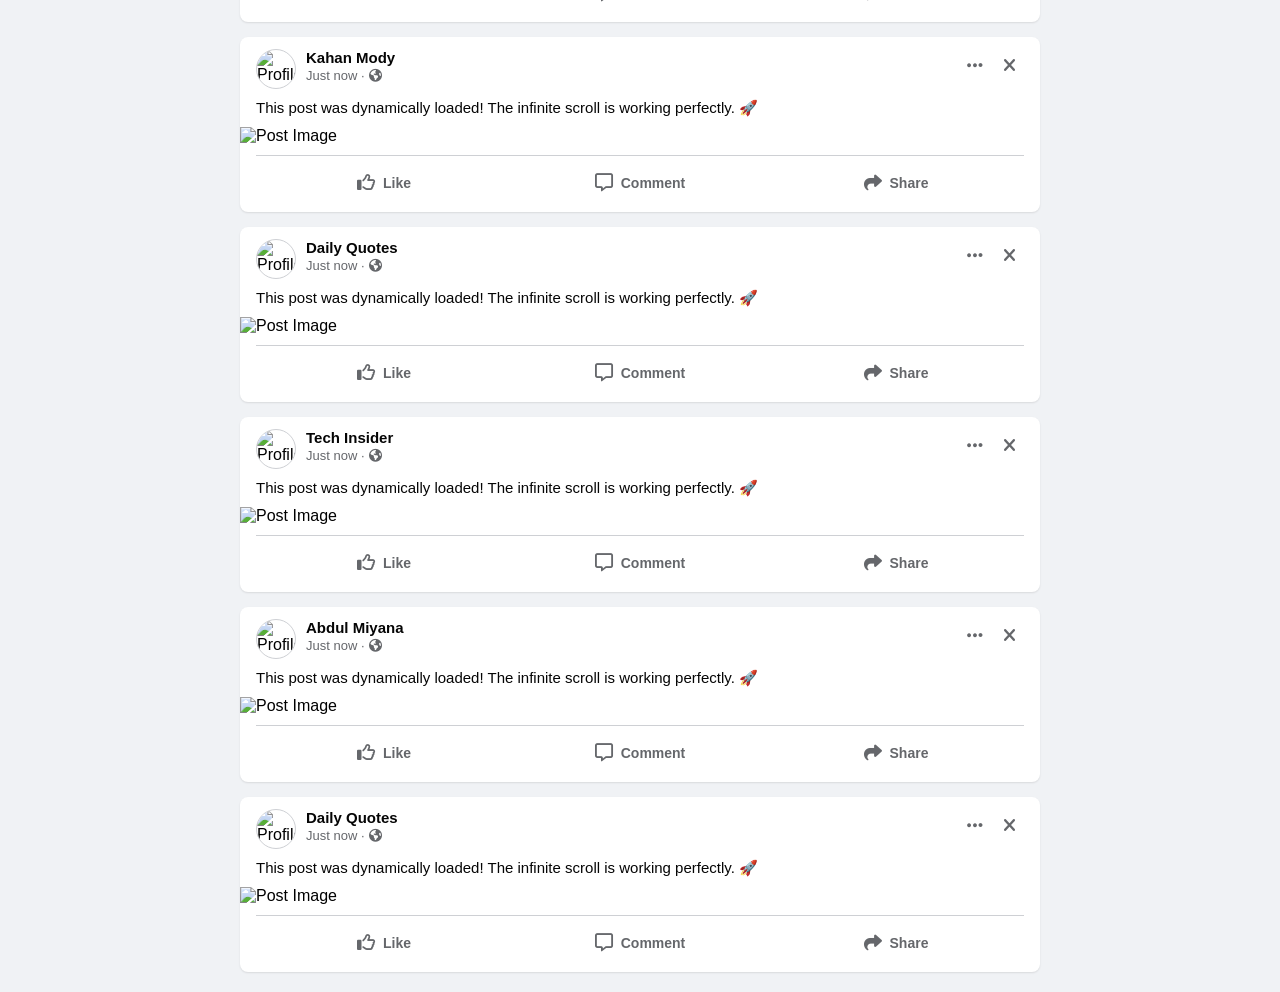
==== commit f10c6951: "final representation" ====
--- a/fb.html
+++ b/fb.html
@@ -37,70 +37,87 @@
         </div>
 
         <div class="nav-right">
-            <div class="icon-circle">
-                <i class="fa-solid fa-bars"></i>
-            </div>
-            <div class="icon-circle">
-                <i class="fa-brands fa-facebook-messenger"></i>
-                <span class="notification-badge">8</span>
-            </div>
-            <div class="icon-circle">
-                <i class="fa-solid fa-bell"></i>
-                <span class="notification-badge">19</span>
-            </div>
-            <img src="https://via.placeholder.com/40" alt="Profile" class="profile-pic">
+            <div class="nav-dropdown-container">
+                <div class="icon-circle" id="menu-btn"><i class="fa-solid fa-bars"></i></div>
+                <div class="dropdown-panel" id="menu-panel">
+                    <h3>Menu</h3>
+                    <div class="divider"></div>
+                    <p style="color: #65676b; font-size: 13px;">Create, find events, and more.</p>
+                </div>
+            </div>
+
+            <div class="nav-dropdown-container">
+                <div class="icon-circle" id="messenger-btn">
+                    <i class="fa-brands fa-facebook-messenger"></i>
+                    <span class="notification-badge">8</span>
+                </div>
+                <div class="dropdown-panel" id="messenger-panel">
+                    <div style="display: flex; justify-content: space-between; align-items: center;">
+                        <h3>Chats</h3>
+                        <div class="icon-circle" id="new-chat-btn" style="width: 32px; height: 32px;"><i class="fa-solid fa-pen-to-square"></i></div>
+                    </div>
+                    <div class="search-box" style="margin-top: 10px;"><input type="text" placeholder="Search Messenger"></div>
+                </div>
+            </div>
+
+            <div class="nav-dropdown-container">
+                <div class="icon-circle" id="notif-btn">
+                    <i class="fa-solid fa-bell"></i>
+                    <span class="notification-badge">19</span>
+                </div>
+                <div class="dropdown-panel" id="notif-panel">
+                    <h3>Notifications</h3>
+                    <div class="divider"></div>
+                    <p style="text-align: center; color: #65676b; margin-top: 20px;">You have no new notifications.</p>
+                </div>
+            </div>
+
+            <div class="nav-dropdown-container">
+                <img src="https://placehold.co/40x40/E4E6EB/65676B?text=jS" alt="Profile" class="profile-pic" id="profile-btn">
+                <div class="dropdown-panel" id="profile-panel">
+                    <div class="post-user-info" style="padding: 10px; box-shadow: 0 2px 4px rgba(0,0,0,0.1); border-radius: 8px; margin-bottom: 10px;">
+                        <img src="https://placehold.co/40x40/E4E6EB/65676B?text=jS" alt="Profile" class="profile-pic">
+                        <div>
+                            <h3 style="margin-top: 4px;">juned saiyed</h3>
+                            <span style="color: #0866ff; cursor: pointer;">See all profiles</span>
+                        </div>
+                    </div>
+                    <div class="sidebar-link"><div class="icon-circle"><i class="fa-solid fa-gear"></i></div><span class="sidebar-text">Settings & privacy</span></div>
+                    <div class="sidebar-link"><div class="icon-circle"><i class="fa-solid fa-circle-question"></i></div><span class="sidebar-text">Help & support</span></div>
+                    <div class="sidebar-link"><div class="icon-circle"><i class="fa-solid fa-moon"></i></div><span class="sidebar-text">Display & accessibility</span></div>
+                    <div class="sidebar-link"><div class="icon-circle"><i class="fa-solid fa-arrow-right-from-bracket"></i></div><span class="sidebar-text">Log Out</span></div>
+                </div>
+            </div>
         </div>
     </nav>
 <div class="main-container">
-   <aside class="left-sidebar">
+  <aside class="left-sidebar">
             <div class="sidebar-link">
-                <img src="https://via.placeholder.com/36" alt="Profile" class="profile-pic-small">
-                <span class="sidebar-text">juned saiyad</span>
-            </div>
-            <div class="sidebar-link">
-                <i class="fa-solid fa-user-group icon-blue"></i>
-                <span class="sidebar-text">Friends</span>
-            </div>
-            <div class="sidebar-link">
-                <i class="fa-solid fa-clock-rotate-left icon-blue"></i>
-                <span class="sidebar-text">Memories</span>
-            </div>
-            <div class="sidebar-link">
-                <i class="fa-solid fa-bookmark icon-purple"></i>
-                <span class="sidebar-text">Saved</span>
-            </div>
-            <div class="sidebar-link">
-                <i class="fa-solid fa-users icon-blue"></i>
-                <span class="sidebar-text">Groups</span>
-            </div>
-            <div class="sidebar-link">
-                <i class="fa-brands fa-youtube icon-blue" style="color: #e41e3f;"></i>
-                <span class="sidebar-text">Reels</span>
-            </div>
-            <div class="sidebar-link">
-                <i class="fa-solid fa-store icon-blue"></i>
-                <span class="sidebar-text">Marketplace</span>
-            </div>
-            <div class="sidebar-link">
-                <i class="fa-solid fa-newspaper icon-blue"></i>
-                <span class="sidebar-text">Feeds</span>
-            </div>
-            <div class="sidebar-link">
-                <i class="fa-regular fa-calendar-days icon-blue" style="color: #e41e3f;"></i>
-                <span class="sidebar-text">Events</span>
-            </div>
-            <div class="sidebar-link">
-                <i class="fa-solid fa-chart-simple icon-blue"></i>
-                <span class="sidebar-text">Ads Manager</span>
-            </div>
-            <div class="sidebar-link">
-                <div class="icon-circle" style="width: 36px; height: 36px; margin-right: 12px;">
-                    <i class="fa-solid fa-chevron-down" style="font-size: 14px;"></i>
-                </div>
-                <span class="sidebar-text">See more</span>
+                <img src="https://placehold.co/36x36/E4E6EB/65676B?text=JS" alt="Profile" class="profile-pic-small">
+                <span class="sidebar-text">juned saiyed</span>
+            </div>
+            <div class="sidebar-link"><i class="fa-solid fa-user-group icon-blue"></i><span class="sidebar-text">Friends</span></div>
+            <div class="sidebar-link"><i class="fa-solid fa-clock-rotate-left icon-blue"></i><span class="sidebar-text">Memories</span></div>
+            <div class="sidebar-link"><i class="fa-solid fa-bookmark icon-purple"></i><span class="sidebar-text">Saved</span></div>
+            <div class="sidebar-link"><i class="fa-solid fa-users icon-blue"></i><span class="sidebar-text">Groups</span></div>
+            <div class="sidebar-link"><i class="fa-brands fa-youtube icon-blue" style="color: #e41e3f;"></i><span class="sidebar-text">Reels</span></div>
+            <div class="sidebar-link"><i class="fa-solid fa-store icon-blue"></i><span class="sidebar-text">Marketplace</span></div>
+            <div class="sidebar-link"><i class="fa-solid fa-newspaper icon-blue"></i><span class="sidebar-text">Feeds</span></div>
+            <div class="sidebar-link"><i class="fa-regular fa-calendar-days icon-blue" style="color: #e41e3f;"></i><span class="sidebar-text">Events</span></div>
+            <div class="sidebar-link"><i class="fa-solid fa-chart-simple icon-blue"></i><span class="sidebar-text">Ads Manager</span></div>
+            
+            <div class="sidebar-link hidden-sidebar-item" style="display: none;"><i class="fa-solid fa-cake-candles icon-purple"></i><span class="sidebar-text">Birthdays</span></div>
+            <div class="sidebar-link hidden-sidebar-item" style="display: none;"><i class="fa-solid fa-gamepad icon-blue"></i><span class="sidebar-text">Gaming Video</span></div>
+            <div class="sidebar-link hidden-sidebar-item" style="display: none;"><i class="fa-brands fa-facebook-messenger icon-blue"></i><span class="sidebar-text">Messenger</span></div>
+            <div class="sidebar-link hidden-sidebar-item" style="display: none;"><i class="fa-solid fa-flag icon-blue" style="color: #f7b928;"></i><span class="sidebar-text">Pages</span></div>
+
+            <div class="sidebar-link" id="toggle-sidebar-btn">
+                <div class="icon-circle" style="width: 36px; height: 36px; margin-right: 12px; background-color: #e4e6eb;">
+                    <i class="fa-solid fa-chevron-down toggle-icon" style="font-size: 14px; color: #050505;"></i>
+                </div>
+                <span class="sidebar-text toggle-text">See more</span>
             </div>
         </aside>
-
         <main class="content-area">
             
             <div class="remember-password-box">
@@ -116,8 +133,8 @@
 
             <div class="create-post">
                 <div class="create-post-top">
-                    <img src="https://via.placeholder.com/40" alt="Profile" class="profile-pic">
-                    <input type="text" placeholder="What's on your mind, Shahnawaz?">
+                    <img src="https://placehold.co/40x40/E4E6EB/65676B?text=User" alt="Profile" class="profile-pic">
+                    <input type="text" placeholder="What's on your mind, juned?">
                 </div>
                 <div class="divider"></div>
                 <div class="create-post-bottom">
@@ -150,7 +167,7 @@
                 <div class="post-card">
                     <div class="post-header">
                         <div class="post-user-info">
-                            <img src="https://via.placeholder.com/40" alt="Page" class="profile-pic">
+                            <img src="https://placehold.co/40x40/1877f2/ffffff?text=PD" alt="Page" class="profile-pic">
                             <div>
                                 <h3>People's Daily, China</h3>
                                 <span>Yesterday at 10:30 AM · <i class="fa-solid fa-earth-americas"></i></span>
@@ -164,7 +181,7 @@
                     <div class="post-text">
                         <p>China's first national-level testing base integrating road and air operations was officially launched... <strong>See more</strong></p>
                     </div>
-                    <img src="https://via.placeholder.com/590x350" alt="Post Image" class="post-image">
+                    <img src="https://picsum.photos/590/350" alt="Post Image" class="post-image">
                     
                     <div class="divider"></div>
                     <div class="post-actions">
@@ -172,12 +189,10 @@
                         <div class="action-btn"><i class="fa-regular fa-message"></i><span>Comment</span></div>
                         <div class="action-btn"><i class="fa-solid fa-share"></i><span>Share</span></div>
                     </div>
-                </div>
-
-                 <div class="post-card">
+                      <div class="post-card">
                     <div class="post-header">
                         <div class="post-user-info">
-                            <img src="https://via.placeholder.com/40" alt="Page" class="profile-pic">
+                            <img src="https://placehold.co/40x40/1877f2/ffffff?text=PD" alt="Page" class="profile-pic">
                             <div>
                                 <h3>People's Daily, China</h3>
                                 <span>Yesterday at 10:30 AM · <i class="fa-solid fa-earth-americas"></i></span>
@@ -191,7 +206,7 @@
                     <div class="post-text">
                         <p>China's first national-level testing base integrating road and air operations was officially launched... <strong>See more</strong></p>
                     </div>
-                    <img src="https://via.placeholder.com/590x350" alt="Post Image" class="post-image">
+                    <img src="https://picsum.photos/590/357" alt="Post Image" class="post-image">
                     
                     <div class="divider"></div>
                     <div class="post-actions">
@@ -200,11 +215,10 @@
                         <div class="action-btn"><i class="fa-solid fa-share"></i><span>Share</span></div>
                     </div>
                 </div>
-
-                 <div class="post-card">
+                  <div class="post-card">
                     <div class="post-header">
                         <div class="post-user-info">
-                            <img src="https://via.placeholder.com/40" alt="Page" class="profile-pic">
+                            <img src="https://placehold.co/40x40/1877f2/ffffff?text=PD" alt="Page" class="profile-pic">
                             <div>
                                 <h3>People's Daily, China</h3>
                                 <span>Yesterday at 10:30 AM · <i class="fa-solid fa-earth-americas"></i></span>
@@ -218,7 +232,7 @@
                     <div class="post-text">
                         <p>China's first national-level testing base integrating road and air operations was officially launched... <strong>See more</strong></p>
                     </div>
-                    <img src="https://via.placeholder.com/590x350" alt="Post Image" class="post-image">
+                    <img src="https://picsum.photos/590/365" alt="Post Image" class="post-image">
                     
                     <div class="divider"></div>
                     <div class="post-actions">
@@ -227,11 +241,10 @@
                         <div class="action-btn"><i class="fa-solid fa-share"></i><span>Share</span></div>
                     </div>
                 </div>
-
-                 <div class="post-card">
+                  <div class="post-card">
                     <div class="post-header">
                         <div class="post-user-info">
-                            <img src="https://via.placeholder.com/40" alt="Page" class="profile-pic">
+                            <img src="https://placehold.co/40x40/1877f2/ffffff?text=PD" alt="Page" class="profile-pic">
                             <div>
                                 <h3>People's Daily, China</h3>
                                 <span>Yesterday at 10:30 AM · <i class="fa-solid fa-earth-americas"></i></span>
@@ -245,7 +258,7 @@
                     <div class="post-text">
                         <p>China's first national-level testing base integrating road and air operations was officially launched... <strong>See more</strong></p>
                     </div>
-                    <img src="https://via.placeholder.com/590x350" alt="Post Image" class="post-image">
+                    <img src="https://picsum.photos/590/355" alt="Post Image" class="post-image">
                     
                     <div class="divider"></div>
                     <div class="post-actions">
@@ -253,6 +266,7 @@
                         <div class="action-btn"><i class="fa-regular fa-message"></i><span>Comment</span></div>
                         <div class="action-btn"><i class="fa-solid fa-share"></i><span>Share</span></div>
                     </div>
+                </div>
                 </div>
             </div>
         </main>
@@ -267,6 +281,31 @@
             </div>
         </aside>
 </div>
+
+<div class="chat-popup" id="chat-popup">
+        <div class="chat-header">
+            <div class="chat-header-info">
+                <div class="contact-avatar-container">
+                    <img src="https://placehold.co/32x32/0866ff/ffffff?text=M" class="profile-pic-small" style="margin-right: 8px;">
+                    <div class="online-dot" style="bottom: 5px; right: 8px;"></div>
+                </div>
+                <div>
+                    <h4 style="font-size: 15px;">New message</h4>
+                    <span style="font-size: 12px; color: #65676b;">To: </span>
+                </div>
+            </div>
+            <div class="chat-actions">
+                <i class="fa-solid fa-minus"></i>
+                <i class="fa-solid fa-xmark" id="close-chat"></i>
+            </div>
+        </div>
+        <div class="chat-body"></div>
+        <div class="chat-input-area">
+            <i class="fa-solid fa-circle-plus" style="color: #0866ff;"></i>
+            <input type="text" placeholder="Aa" class="chat-input">
+            <i class="fa-solid fa-thumbs-up" style="color: #0866ff;"></i>
+        </div>
+    </div>
     <script src="fb.js"></script>
 </body>
 </html>
--- a/fb.css
+++ b/fb.css
@@ -729,4 +729,105 @@
 .story-text p {
     font-size: 13px;
     color: #65676b;
+}
+
+/* --- DROPDOWN PANELS --- */
+.nav-dropdown-container {
+    position: relative; /* Anchor for absolute children */
+}
+
+.dropdown-panel {
+    position: absolute;
+    top: 50px;
+    right: 0;
+    width: 360px;
+    background-color: white;
+    border-radius: 8px;
+    box-shadow: 0 12px 28px rgba(0,0,0,0.2), 0 2px 4px rgba(0,0,0,0.1);
+    padding: 16px;
+    display: none; /* Hidden by default */
+    flex-direction: column;
+    z-index: 200;
+    max-height: calc(100vh - 70px);
+    overflow-y: auto;
+    cursor: default;
+}
+
+/* Toggled via JS */
+.dropdown-panel.show {
+    display: flex;
+}
+
+.dropdown-panel h3 {
+    font-size: 24px;
+    color: #050505;
+    margin-bottom: 10px;
+}
+
+/* --- CHAT POPUP --- */
+.chat-popup {
+    position: fixed;
+    bottom: 0;
+    right: 80px;
+    width: 328px;
+    height: 400px; /* Keeping strict adherence to your 400px height preference */
+    background-color: white;
+    border-top-left-radius: 8px;
+    border-top-right-radius: 8px;
+    box-shadow: 0 12px 28px rgba(0,0,0,0.2);
+    z-index: 300;
+    display: none; /* Hidden by default */
+    flex-direction: column;
+}
+
+.chat-popup.show {
+    display: flex;
+}
+
+.chat-header {
+    display: flex;
+    justify-content: space-between;
+    align-items: center;
+    padding: 8px 12px;
+    border-bottom: 1px solid #ced0d4;
+    box-shadow: 0 1px 2px rgba(0,0,0,0.1);
+}
+
+.chat-header-info {
+    display: flex;
+    align-items: center;
+}
+
+.chat-actions i {
+    color: #0866ff;
+    margin-left: 12px;
+    cursor: pointer;
+    font-size: 18px;
+}
+
+.chat-body {
+    flex: 1; /* Takes up remaining middle space */
+    background-color: white;
+}
+
+.chat-input-area {
+    display: flex;
+    align-items: center;
+    padding: 10px;
+    gap: 10px;
+}
+
+.chat-input {
+    flex: 1;
+    background-color: #f0f2f5;
+    border: none;
+    border-radius: 20px;
+    padding: 8px 12px;
+    outline: none;
+}
+
+/* Fix alignment for icons inside circles in the sidebar */
+.sidebar-link .icon-circle i {
+    margin-right: 0;
+    width: auto;
 }
